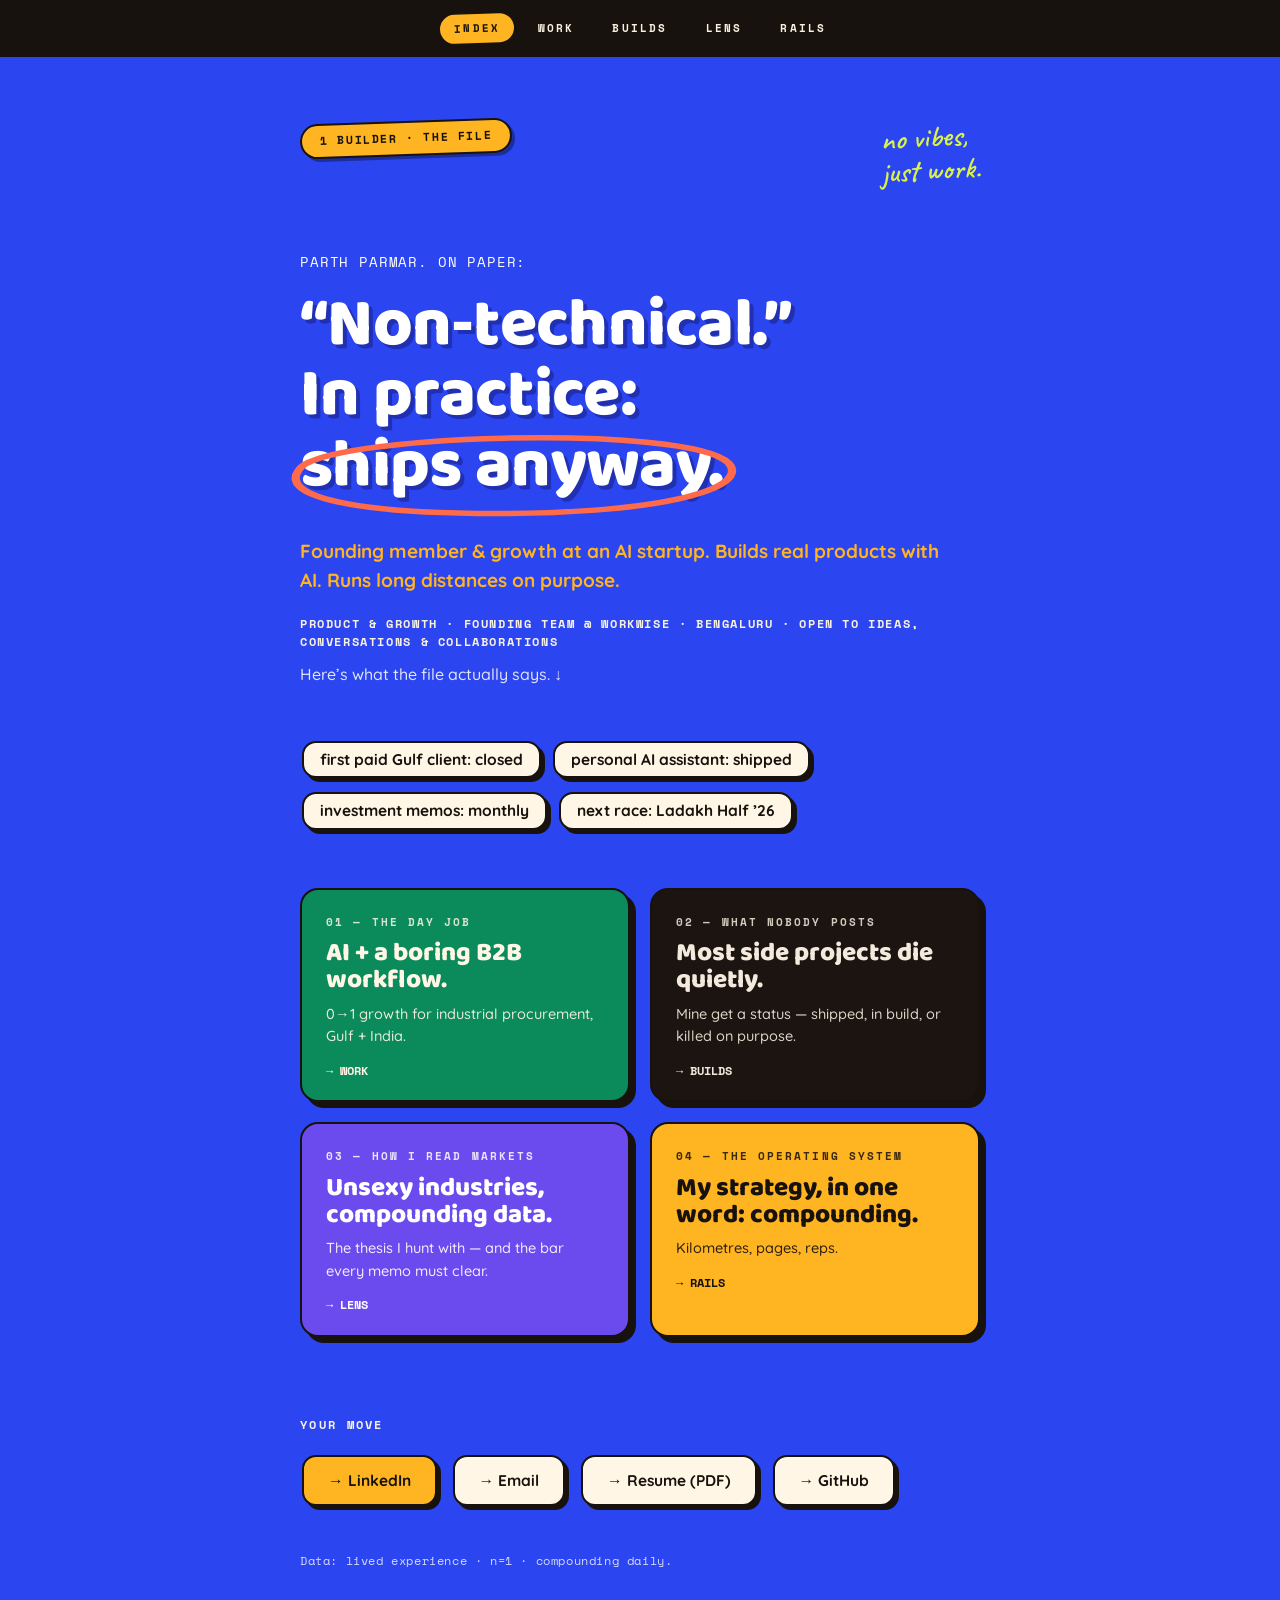
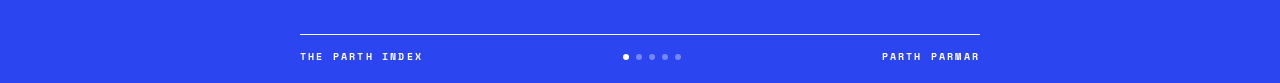
==== index.html @ dfde888b "Aravalli = 21.1 km trail half; OG share card (1200x630) designed + og:image/twitter tags; fix circle" ====
<!DOCTYPE html>
<html lang="en">
<head>
<meta charset="utf-8">
<meta name="viewport" content="width=device-width, initial-scale=1">
<title>Parth Parmar — Product &amp; Growth · Founding member @ Workwise</title>
<meta name="description" content="Product &amp; growth operator, Bengaluru. Founding member at Workwise (AI &times; B2B procurement) — closed its first paid Gulf customer. Ships 0&rarr;1 products with AI.">
<meta property="og:title" content="Parth Parmar — Product &amp; Growth · Founding member @ Workwise">
<meta property="og:description" content="Product &amp; growth operator, Bengaluru. Founding member at Workwise (AI &times; B2B procurement) — closed its first paid Gulf customer. Ships 0&rarr;1 products with AI.">
<!-- NOTE: og:image must become an absolute URL at deploy -->
<meta property="og:image" content="assets/og.png">
<meta name="twitter:card" content="summary_large_image">
<link rel="icon" href="data:image/svg+xml,<svg xmlns='http://www.w3.org/2000/svg' viewBox='0 0 100 100'><text y='.9em' font-size='90'>🗂️</text></svg>">
<link rel="stylesheet" href="assets/fonts.css">
<link rel="stylesheet" href="assets/style.css">
<noscript><style>.rv{opacity:1;transform:none}</style></noscript>
</head>
<body class="p-index">

<nav class="nav" aria-label="Site">
  <a href="index.html" class="on" aria-current="page">Index</a>
  <a href="work.html">Work</a>
  <a href="builds.html">Builds</a>
  <a href="lens.html">Lens</a>
  <a href="rails.html">Rails</a>
</nav>

<main class="page">
  <div class="inner">
    <div class="rv in" style="display:flex; flex-wrap:wrap; justify-content:space-between; align-items:flex-start; gap:16px; margin-bottom:64px;">
      <span class="tag">1 builder &middot; the file</span>
      <span class="script">no vibes,<br>just work.</span>
    </div>

    <p class="kicker rv in">PARTH PARMAR. ON PAPER:</p>
    <h1 class="rv in">&ldquo;Non&#8209;technical.&rdquo;<br>In practice: <span class="circled">ships anyway.<svg viewBox="0 0 300 90" preserveAspectRatio="none" aria-hidden="true"><path d="M20,45 C30,12 260,2 285,38 C300,62 240,86 130,84 C60,83 8,70 20,45" fill="none" stroke="#FF6B4A" stroke-width="5" stroke-linecap="round"/></svg></span></h1>

    <p class="rv in standfirst" style="margin-top:34px;">Founding member &amp; growth at an AI startup. Builds real products with AI. Runs long distances on purpose.</p>
    <p class="rv in idstrip">Product &amp; growth &middot; founding team @ Workwise &middot; Bengaluru &middot; open to ideas, conversations &amp; collaborations</p>
    <p class="rv in" style="opacity:.85; font-size:16px; margin-top:8px;">Here&rsquo;s what the file actually says. &darr;</p>

    <div class="pills rv" style="margin-top:52px;">
      <span class="pill">first paid Gulf client: closed</span>
      <span class="pill">personal AI assistant: shipped</span>
      <span class="pill">investment memos: monthly</span>
      <span class="pill">next race: Ladakh Half &rsquo;26</span>
    </div>

    <div class="routes">
      <a class="route route-work rv" href="work.html">
        <span class="rt-eyebrow">01 — The day job</span>
        <span class="rt-title">AI + a boring B2B workflow.</span>
        <span class="rt-line">0&rarr;1 growth for industrial procurement, Gulf + India.</span>
        <span class="rt-go">&rarr; WORK</span>
      </a>
      <a class="route route-builds rv" href="builds.html">
        <span class="rt-eyebrow">02 — What nobody posts</span>
        <span class="rt-title">Most side projects die quietly.</span>
        <span class="rt-line">Mine get a status — shipped, in build, or killed on purpose.</span>
        <span class="rt-go">&rarr; BUILDS</span>
      </a>
      <a class="route route-lens rv" href="lens.html">
        <span class="rt-eyebrow">03 — How I read markets</span>
        <span class="rt-title">Unsexy industries, compounding data.</span>
        <span class="rt-line">The thesis I hunt with — and the bar every memo must clear.</span>
        <span class="rt-go">&rarr; LENS</span>
      </a>
      <a class="route route-rails rv" href="rails.html">
        <span class="rt-eyebrow">04 — The operating system</span>
        <span class="rt-title">My strategy, in one word: compounding.</span>
        <span class="rt-line">Kilometres, pages, reps.</span>
        <span class="rt-go">&rarr; RAILS</span>
      </a>
    </div>

    <div class="yourmove rv">
      <h2 class="mlabel">Your move</h2>
      <div class="cta">
        <a class="hot" href="https://www.linkedin.com/in/parthparmar3112/">&rarr; LinkedIn</a>
        <a href="mailto:tiniparth@gmail.com">&rarr; Email</a>
        <a href="Parth-Parmar-Resume.pdf" download>&rarr; Resume (PDF)</a>
        <a href="https://github.com/tiniparth">&rarr; GitHub</a>
      </div>
      <p class="datacredit">Data: lived experience &middot; n=1 &middot; compounding daily.</p>
    </div>
  </div>

  <footer class="rail"><span>The Parth Index</span><span class="dots" aria-hidden="true"><i class="on"></i><i></i><i></i><i></i><i></i></span><span>Parth Parmar</span></footer>
</main>

<script src="assets/reveal.js" defer></script>
</body>
</html>
---- assets/fonts.css ----
@font-face{font-family:'Baloo 2';font-style:normal;font-weight:800;src:url([data-uri]) format('woff2');}
@font-face{font-family:'Quicksand';font-style:normal;font-weight:500 700;src:url([data-uri]) format('woff2');}
@font-face{font-family:'Space Mono';font-style:normal;font-weight:400;src:url([data-uri]) format('woff2');}
@font-face{font-family:'Space Mono';font-style:normal;font-weight:700;src:url([data-uri]) format('woff2');}
@font-face{font-family:'Caveat';font-style:normal;font-weight:600;src:url([data-uri]) format('woff2');}
---- assets/style.css ----
/* ============================================================
   THE PARTH INDEX — design system
   Language: "YC Index" carousel — chunky display type w/ hard
   shadows, electric color-block pages, pill tags, mono labels,
   handwritten annotations, footer rails with dots.
   Fonts (see fonts.css): Baloo 2 800 · Quicksand 500-700 ·
   Space Mono 400/700 · Caveat 600.
   ============================================================ */

:root{
  --blue:#2B45F0; --purple:#6C4BEE; --green:#0B8A5B; --yellow:#FFB421;
  --vermilion:#FF4A2D; --coral:#FF6B4A; --acid:#D9F24B;
  --cream:#F8F1E1; --ink:#17120D; --paper:#FFF6E6; --dark:#1C1410;
}

*{ box-sizing:border-box; }
html{ scroll-behavior:smooth; }
@media (prefers-reduced-motion: reduce){ html{ scroll-behavior:auto; } }

body{
  margin:0; color:var(--ink);
  font-family:'Quicksand','Segoe UI',sans-serif; font-weight:500;
  font-size:17px; line-height:1.55; overflow-x:hidden;
}

/* ---------- page color themes ---------- */
.p-index { background:var(--blue);   color:#fff; }
.p-work  { background:var(--green);  color:var(--ink); }
.p-builds{ background:var(--dark);   color:#F3E9DC; }
.p-lens  { background:var(--purple); color:#fff; }
.p-rails { background:var(--yellow); color:var(--ink); }

/* ---------- nav ---------- */
.nav{
  position:sticky; top:0; z-index:10;
  background:var(--ink); color:var(--cream);
  display:flex; align-items:center; justify-content:center; gap:6px;
  padding:12px 16px; flex-wrap:wrap;
}
.nav a{
  font-family:'Space Mono',monospace; font-weight:700; font-size:11px;
  letter-spacing:.2em; text-transform:uppercase; text-decoration:none;
  color:var(--cream); padding:6px 14px; border-radius:999px;
  border:2px solid transparent;
}
.nav a:hover{ border-color:var(--cream); }
.nav a.on{ background:var(--yellow); color:var(--ink); border-color:var(--ink); transform:rotate(-2deg); }
.nav a:focus-visible{ outline:3px solid var(--yellow); outline-offset:2px; }

/* ---------- page scaffold ---------- */
.page{ padding:64px 24px 0; min-height:70vh; }
.inner{ max-width:680px; margin:0 auto; }

.eyebrow{
  font-family:'Space Mono',monospace; font-weight:700; font-size:12px;
  letter-spacing:.22em; text-transform:uppercase; margin:0 0 34px;
}
.p-index .eyebrow{ color:var(--cream); }
.p-work  .eyebrow{ color:var(--ink); }
.p-builds .eyebrow{ color:var(--vermilion); }
.p-lens  .eyebrow{ color:var(--acid); }
.p-rails .eyebrow{ color:#7A2E00; }

h1,h2{
  font-family:'Baloo 2','Arial Black',sans-serif; font-weight:800;
  line-height:1.04; margin:0; text-wrap:balance; letter-spacing:-.01em;
}
h1{ font-size:clamp(42px,8.5vw,68px); }
h2{ font-size:clamp(36px,7vw,54px); }
.p-index h1, .p-index h2{ color:#fff; text-shadow:4px 4px 0 rgba(15,10,60,.35); }
.p-work  h1, .p-work  h2{ color:var(--paper); text-shadow:4px 4px 0 rgba(10,60,40,.45); }
.p-builds h1, .p-builds h2{ color:#F3E9DC; text-shadow:4px 4px 0 rgba(255,74,45,.35); }
.p-lens  h1, .p-lens  h2{ color:#fff; text-shadow:4px 4px 0 rgba(20,10,80,.4); }
.p-rails h1, .p-rails h2{ color:var(--ink); text-shadow:4px 4px 0 rgba(255,255,255,.5); }

.hl{ padding:.02em .18em; border-radius:4px; box-decoration-break:clone; -webkit-box-decoration-break:clone; }
.hl-verm{ background:var(--vermilion); color:#fff; }
.hl-acid{ background:var(--acid); color:var(--ink); }
.hl-yellow{ background:var(--yellow); color:var(--ink); }

.standfirst{ color:var(--yellow); font-weight:700; font-size:19px; margin-top:14px; max-width:54ch; }
.h1-xl{ font-size:clamp(48px,10vw,80px); }
.idstrip{
  font-family:'Space Mono',monospace; font-weight:700; font-size:11.5px;
  letter-spacing:.14em; text-transform:uppercase; color:var(--cream);
  margin-top:16px;
}

.lede{ font-size:18px; max-width:58ch; }
.kicker{ font-family:'Space Mono',monospace; font-size:14px; letter-spacing:.06em; margin:0 0 18px; opacity:.92; }

/* mono block label */
.mlabel{
  font-family:'Space Mono',monospace; font-weight:700; font-size:11.5px;
  letter-spacing:.2em; text-transform:uppercase; margin:0 0 16px;
}
.p-index .mlabel{ color:var(--cream); }
.p-work  .mlabel{ color:var(--ink); }
.p-builds .mlabel{ color:var(--yellow); }
.p-lens  .mlabel{ color:var(--acid); }
.p-rails .mlabel{ color:#5C3700; }
h2.mlabel{ text-shadow:none; letter-spacing:.2em; line-height:1.4; }

.block{ margin-top:64px; }

/* ---------- atoms ---------- */
.tag{
  display:inline-block; padding:6px 18px 7px; border-radius:999px;
  background:var(--yellow); color:var(--ink); border:2px solid var(--ink);
  font-family:'Space Mono',monospace; font-weight:700; font-size:11.5px;
  letter-spacing:.14em; text-transform:uppercase; transform:rotate(-2deg);
  box-shadow:3px 3px 0 rgba(0,0,0,.35);
}
.script{
  font-family:'Caveat',cursive; font-weight:600; font-size:30px;
  line-height:1.1; transform:rotate(-3deg); display:inline-block;
}
.p-index .script{ color:var(--acid); }
.p-work  .script{ color:var(--paper); }
.p-lens  .script{ color:#F5E96B; }
.p-rails .script{ color:#7A2E00; }

.pill{
  display:inline-block; padding:7px 16px 8px; border-radius:14px;
  border:2px solid var(--ink); box-shadow:4px 4px 0 var(--ink);
  background:var(--paper); color:var(--ink);
  font-weight:700; font-size:15.5px; line-height:1.2;
}
.pills{ display:flex; flex-wrap:wrap; gap:14px 12px; padding:2px; }

.circled{ position:relative; display:inline-block; }
.circled svg{ position:absolute; inset:-16% -7% -20% -8%; width:115%; height:140%; overflow:visible; pointer-events:none; }

/* pill-chain (the loop) */
.chain{ display:flex; flex-wrap:wrap; gap:10px; align-items:center; padding:2px; }
.chain .pill{ font-family:'Space Mono',monospace; font-size:12.5px; font-weight:700; text-transform:lowercase; padding:6px 13px; }
.chain .arrow{ font-weight:700; opacity:.7; }

/* numbered rules / signals */
.signals{ list-style:none; margin:24px 0 0; padding:0; display:flex; flex-direction:column; gap:24px; }
.signals li{ display:flex; gap:16px; align-items:flex-start; font-size:17.5px; }
.signals .n{
  flex:0 0 30px; width:30px; height:30px; border-radius:50%;
  display:flex; align-items:center; justify-content:center; margin-top:1px;
  font-family:'Space Mono',monospace; font-weight:700; font-size:13px; color:#fff;
  background:var(--vermilion);
}
.signals li:nth-child(even) .n{ background:var(--ink); color:var(--paper); }
.p-lens .signals li:nth-child(even) .n{ background:var(--acid); color:var(--ink); }

/* case panel */
.panel{
  border:2px solid var(--ink); border-radius:18px; box-shadow:6px 6px 0 var(--ink);
  background:var(--paper); color:var(--ink); padding:26px 28px;
}
.panel .mlabel{ color:var(--vermilion); }

/* ---------- ladder timeline ---------- */
.ladder{ list-style:none; margin:24px 0 0; padding:0 0 0 4px; }
.ladder li{
  position:relative; padding:0 0 30px 30px;
  border-left:3px solid rgba(0,0,0,.35);
}
.p-builds .ladder li{ border-left-color:rgba(243,233,220,.35); }
.ladder li:last-child{ padding-bottom:4px; border-left-color:transparent; }
.ladder li::before{
  content:""; position:absolute; left:-9px; top:4px; width:15px; height:15px;
  border-radius:50%; background:var(--paper); border:3px solid var(--ink);
}
.ladder .when{
  font-family:'Space Mono',monospace; font-weight:700; font-size:11.5px;
  letter-spacing:.14em; text-transform:uppercase; display:block; margin-bottom:4px;
}
.p-work .ladder .when{ color:var(--ink); }
.p-work .signals li:nth-child(odd) .n{ background:var(--paper); color:var(--ink); }
.ladder b{ font-weight:700; }
.ladder .sub{ list-style:none; margin:10px 0 0; padding:0; display:flex; flex-direction:column; gap:9px; }
.ladder .sub li{ position:relative; padding:0 0 0 20px; border:none; font-size:15.5px; }
.ladder .sub li::before{ content:"—"; position:absolute; left:0; top:0; width:auto; height:auto; border:none; border-radius:0; background:transparent; font-weight:700; opacity:.65; }
.strand{
  font-family:'Space Mono',monospace; font-weight:700; font-size:10px;
  letter-spacing:.16em; text-transform:uppercase; margin-right:8px;
  padding:2px 8px 3px; border-radius:999px; background:var(--ink); color:var(--cream);
  position:relative; top:-1px;
}

/* ---------- status rows (builds) ---------- */
.rows{ display:flex; flex-direction:column; gap:30px; margin-top:44px; }
.row .row-top{ display:flex; justify-content:space-between; align-items:baseline; gap:12px; margin-bottom:8px; flex-wrap:wrap; }
.row .name{ font-weight:700; font-size:18px; }
.row .status{ font-family:'Space Mono',monospace; font-weight:700; font-size:11px; letter-spacing:.14em; text-transform:uppercase; white-space:nowrap; }
.row .bar{ height:26px; border-radius:8px; background:#31261E; overflow:hidden; }
.row .bar b{ display:block; height:100%; border-radius:8px; }
.row .note{ font-size:15px; opacity:.8; margin:8px 0 0; max-width:60ch; }
.row .meta{ font-family:'Space Mono',monospace; font-size:11.5px; letter-spacing:.06em; margin:8px 0 0; opacity:.75; }
.row .meta a{ color:var(--yellow); }
.row.live   .status{ color:#2ED08E; }        .row.live   .bar b{ background:#2ED08E; }
.row.build  .status{ color:var(--coral); }   .row.build  .bar b{ background:var(--coral); }
.row.run    .status{ color:var(--yellow); }  .row.run    .bar b{ background:var(--yellow); }
.row.killed .status{ color:var(--vermilion);}.row.killed .bar b{ background:var(--vermilion); }
.moral{ color:var(--yellow); font-weight:700; margin-top:44px; font-size:18px; }

/* ---------- race log (rails) ---------- */
.races{ display:flex; flex-direction:column; gap:22px; margin-top:28px; }
.race .race-top{ display:flex; justify-content:space-between; align-items:baseline; gap:12px; flex-wrap:wrap; margin-bottom:7px; }
.race .rname{ font-weight:700; }
.race .rtime{ font-family:'Space Mono',monospace; font-weight:700; font-size:13px; font-variant-numeric:tabular-nums; }
.race .rbar{ height:24px; border-radius:8px; background:rgba(0,0,0,.14); overflow:hidden; }
.race .rbar b{ display:block; height:100%; border-radius:8px; background:var(--ink); }
.race.future .rbar b{ background:transparent; border:3px dashed var(--ink); }
.race .rnote{ font-size:14.5px; opacity:.75; margin:6px 0 0; }
.horizon{ font-weight:700; margin-top:26px; color:#5C3700; }

/* ---------- route cards (index) ---------- */
.routes{ display:grid; grid-template-columns:repeat(2,1fr); gap:20px; margin-top:56px; }
@media (max-width:560px){ .routes{ grid-template-columns:1fr; } }
.route{
  display:block; text-decoration:none; border-radius:18px; padding:24px 24px 20px;
  border:2px solid var(--ink); box-shadow:6px 6px 0 var(--ink);
  transition:transform .15s ease, box-shadow .15s ease;
}
.route:hover{ transform:translate(-3px,-3px); box-shadow:9px 9px 0 var(--ink); }
.route:focus-visible{ outline:4px solid var(--yellow); outline-offset:3px; }
.route .rt-eyebrow{ font-family:'Space Mono',monospace; font-weight:700; font-size:10.5px; letter-spacing:.2em; text-transform:uppercase; display:block; margin-bottom:10px; opacity:.85; }
.route .rt-title{ font-family:'Baloo 2',sans-serif; font-weight:800; font-size:26px; line-height:1.05; display:block; }
.route .rt-line{ display:block; font-size:14.5px; margin-top:8px; opacity:.9; }
.route .rt-go{ display:block; margin-top:14px; font-family:'Space Mono',monospace; font-weight:700; font-size:12px; }
.route-work  { background:var(--green);  color:var(--paper); }
.route-builds{ background:var(--dark);   color:#F3E9DC; }
.route-lens  { background:var(--purple); color:#fff; }
.route-rails { background:var(--yellow); color:var(--ink); }

/* ---------- shelf empty state (lens) ---------- */
.shelf{
  border:3px dashed rgba(255,255,255,.65); border-radius:18px;
  padding:34px 28px; text-align:center;
}
.shelf .big{ font-family:'Baloo 2',sans-serif; font-weight:800; font-size:26px; }
.disclaimer{ font-family:'Space Mono',monospace; font-size:10.5px; letter-spacing:.08em; opacity:.7; margin-top:48px; }

/* ---------- your move + rail ---------- */
.yourmove{ margin-top:80px; }
.cta{ display:flex; flex-wrap:wrap; gap:16px; margin-top:20px; padding:2px; }
.cta a{
  text-decoration:none; font-weight:700; font-size:15.5px;
  padding:11px 24px 12px; border-radius:14px; border:2px solid var(--ink);
  box-shadow:4px 4px 0 var(--ink); background:var(--paper); color:var(--ink);
  transition:transform .15s ease, box-shadow .15s ease;
}
.cta a.hot{ background:var(--yellow); }
.cta a:hover{ transform:translate(-2px,-2px); box-shadow:6px 6px 0 var(--ink); }
.cta a:active, .route:active{ transform:translate(2px,2px); box-shadow:1px 1px 0 var(--ink); }
.cta a:focus-visible{ outline:3px solid currentColor; outline-offset:3px; }
.p-rails .cta a:focus-visible{ outline-color:var(--ink); }
.datacredit{ font-family:'Space Mono',monospace; font-size:12px; letter-spacing:.05em; opacity:.8; margin-top:44px; }

.rail{
  max-width:680px; margin:64px auto 0; padding:14px 0 18px;
  display:flex; align-items:center; justify-content:space-between; gap:12px;
  font-family:'Space Mono',monospace; font-size:10px; font-weight:700;
  letter-spacing:.22em; text-transform:uppercase;
  border-top:1.5px solid currentColor;
}
.dots{ display:flex; gap:7px; }
.dots i{ width:6px; height:6px; border-radius:50%; background:currentColor; opacity:.35; }
.dots i.on{ opacity:1; }
@media (max-width:420px){
  .rail{ flex-wrap:wrap; justify-content:center; row-gap:6px; }
}

/* ---------- reveal ---------- */
.rv{ opacity:0; transform:translateY(18px); transition:opacity .6s ease, transform .6s ease; }
.rv.in{ opacity:1; transform:none; }
@media (prefers-reduced-motion: reduce){ .rv{ opacity:1; transform:none; transition:none; } }
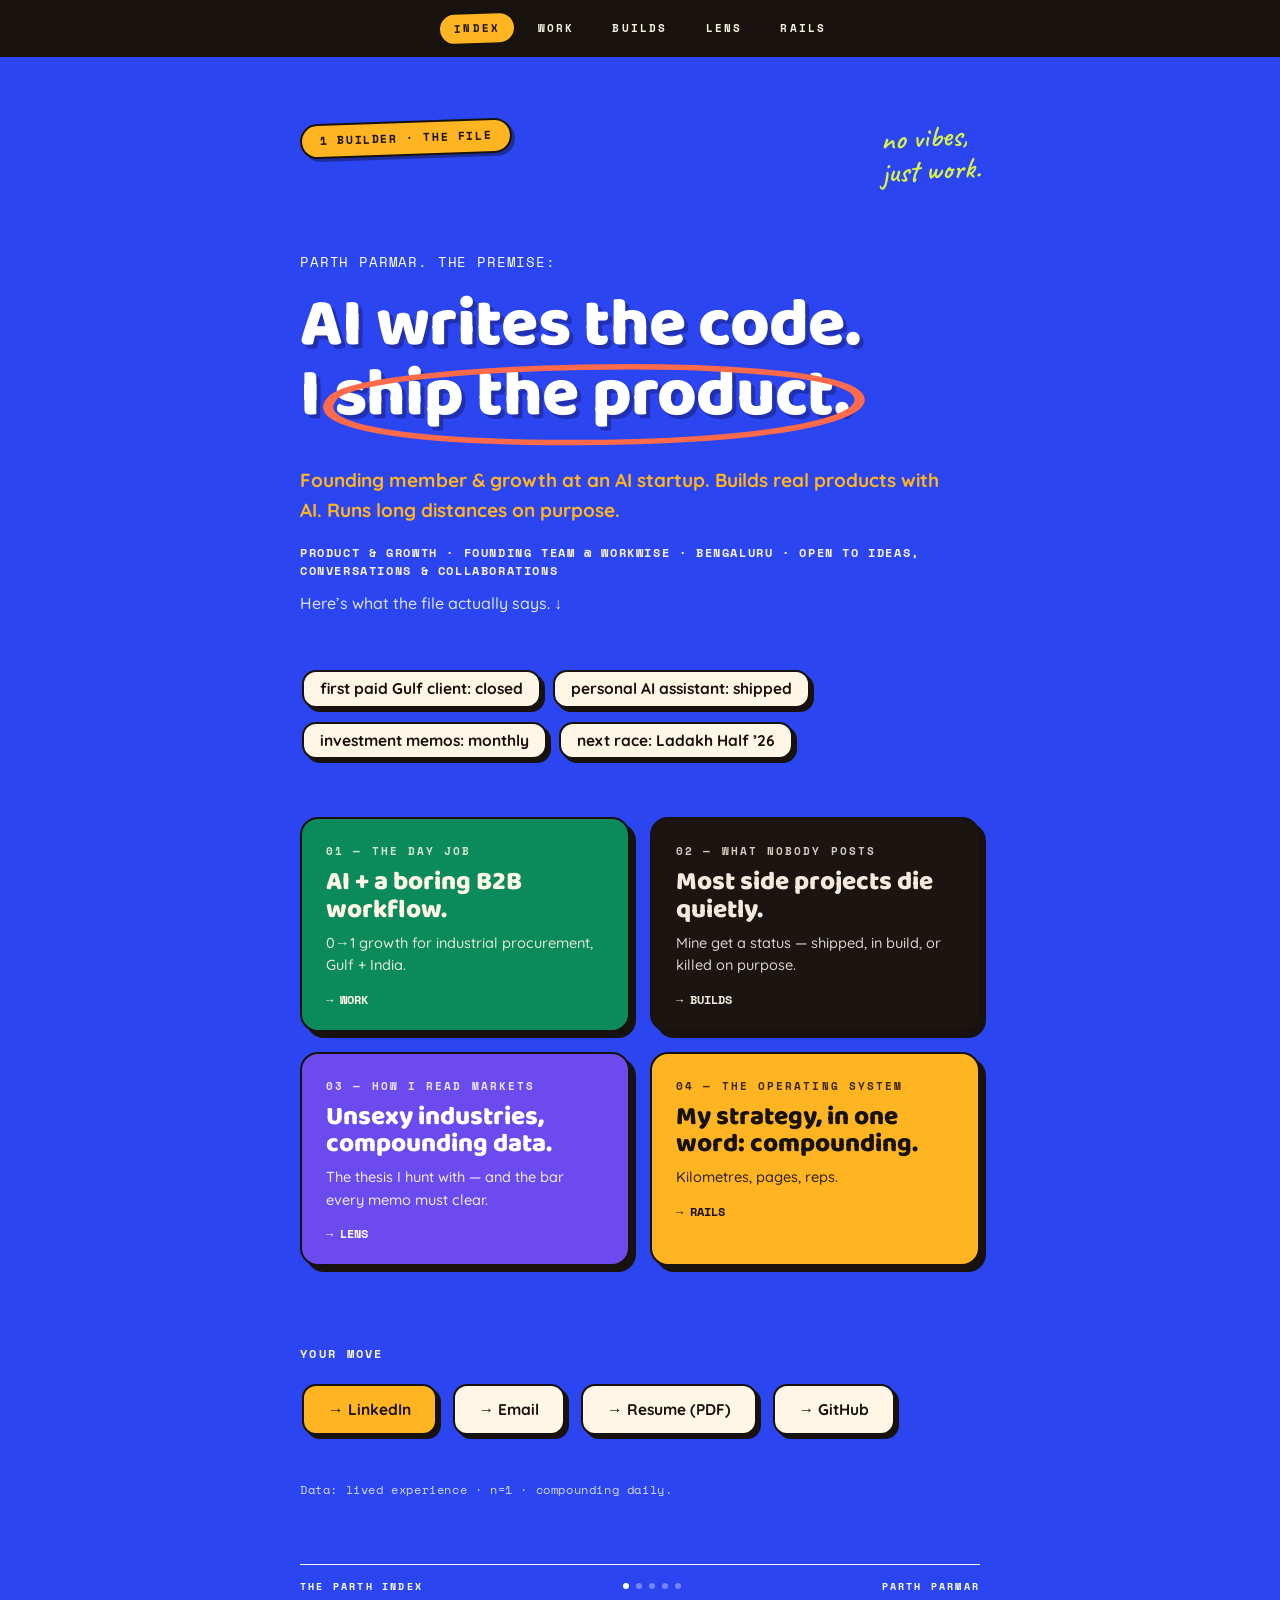
==== commit 71193433: "Rework hero: 'AI writes the code. I ship the product.' — drop the non-technical deficit frame; OG ca" ====
--- a/index.html
+++ b/index.html
@@ -7,8 +7,8 @@
 <meta name="description" content="Product &amp; growth operator, Bengaluru. Founding member at Workwise (AI &times; B2B procurement) — closed its first paid Gulf customer. Ships 0&rarr;1 products with AI.">
 <meta property="og:title" content="Parth Parmar — Product &amp; Growth · Founding member @ Workwise">
 <meta property="og:description" content="Product &amp; growth operator, Bengaluru. Founding member at Workwise (AI &times; B2B procurement) — closed its first paid Gulf customer. Ships 0&rarr;1 products with AI.">
-<!-- NOTE: og:image must become an absolute URL at deploy -->
-<meta property="og:image" content="assets/og.png">
+<meta property="og:image" content="https://parth-index.vercel.app/assets/og.png">
+<meta property="og:url" content="https://parth-index.vercel.app/">
 <meta name="twitter:card" content="summary_large_image">
 <link rel="icon" href="data:image/svg+xml,<svg xmlns='http://www.w3.org/2000/svg' viewBox='0 0 100 100'><text y='.9em' font-size='90'>🗂️</text></svg>">
 <link rel="stylesheet" href="assets/fonts.css">
@@ -32,8 +32,8 @@
       <span class="script">no vibes,<br>just work.</span>
     </div>
 
-    <p class="kicker rv in">PARTH PARMAR. ON PAPER:</p>
-    <h1 class="rv in">&ldquo;Non&#8209;technical.&rdquo;<br>In practice: <span class="circled">ships anyway.<svg viewBox="0 0 300 90" preserveAspectRatio="none" aria-hidden="true"><path d="M20,45 C30,12 260,2 285,38 C300,62 240,86 130,84 C60,83 8,70 20,45" fill="none" stroke="#FF6B4A" stroke-width="5" stroke-linecap="round"/></svg></span></h1>
+    <p class="kicker rv in">PARTH PARMAR. THE PREMISE:</p>
+    <h1 class="rv in">AI writes the code.<br>I <span class="circled">ship the product.<svg viewBox="0 0 300 90" preserveAspectRatio="none" aria-hidden="true"><path d="M20,45 C30,12 260,2 285,38 C300,62 240,86 130,84 C60,83 8,70 20,45" fill="none" stroke="#FF6B4A" stroke-width="5" stroke-linecap="round"/></svg></span></h1>
 
     <p class="rv in standfirst" style="margin-top:34px;">Founding member &amp; growth at an AI startup. Builds real products with AI. Runs long distances on purpose.</p>
     <p class="rv in idstrip">Product &amp; growth &middot; founding team @ Workwise &middot; Bengaluru &middot; open to ideas, conversations &amp; collaborations</p>
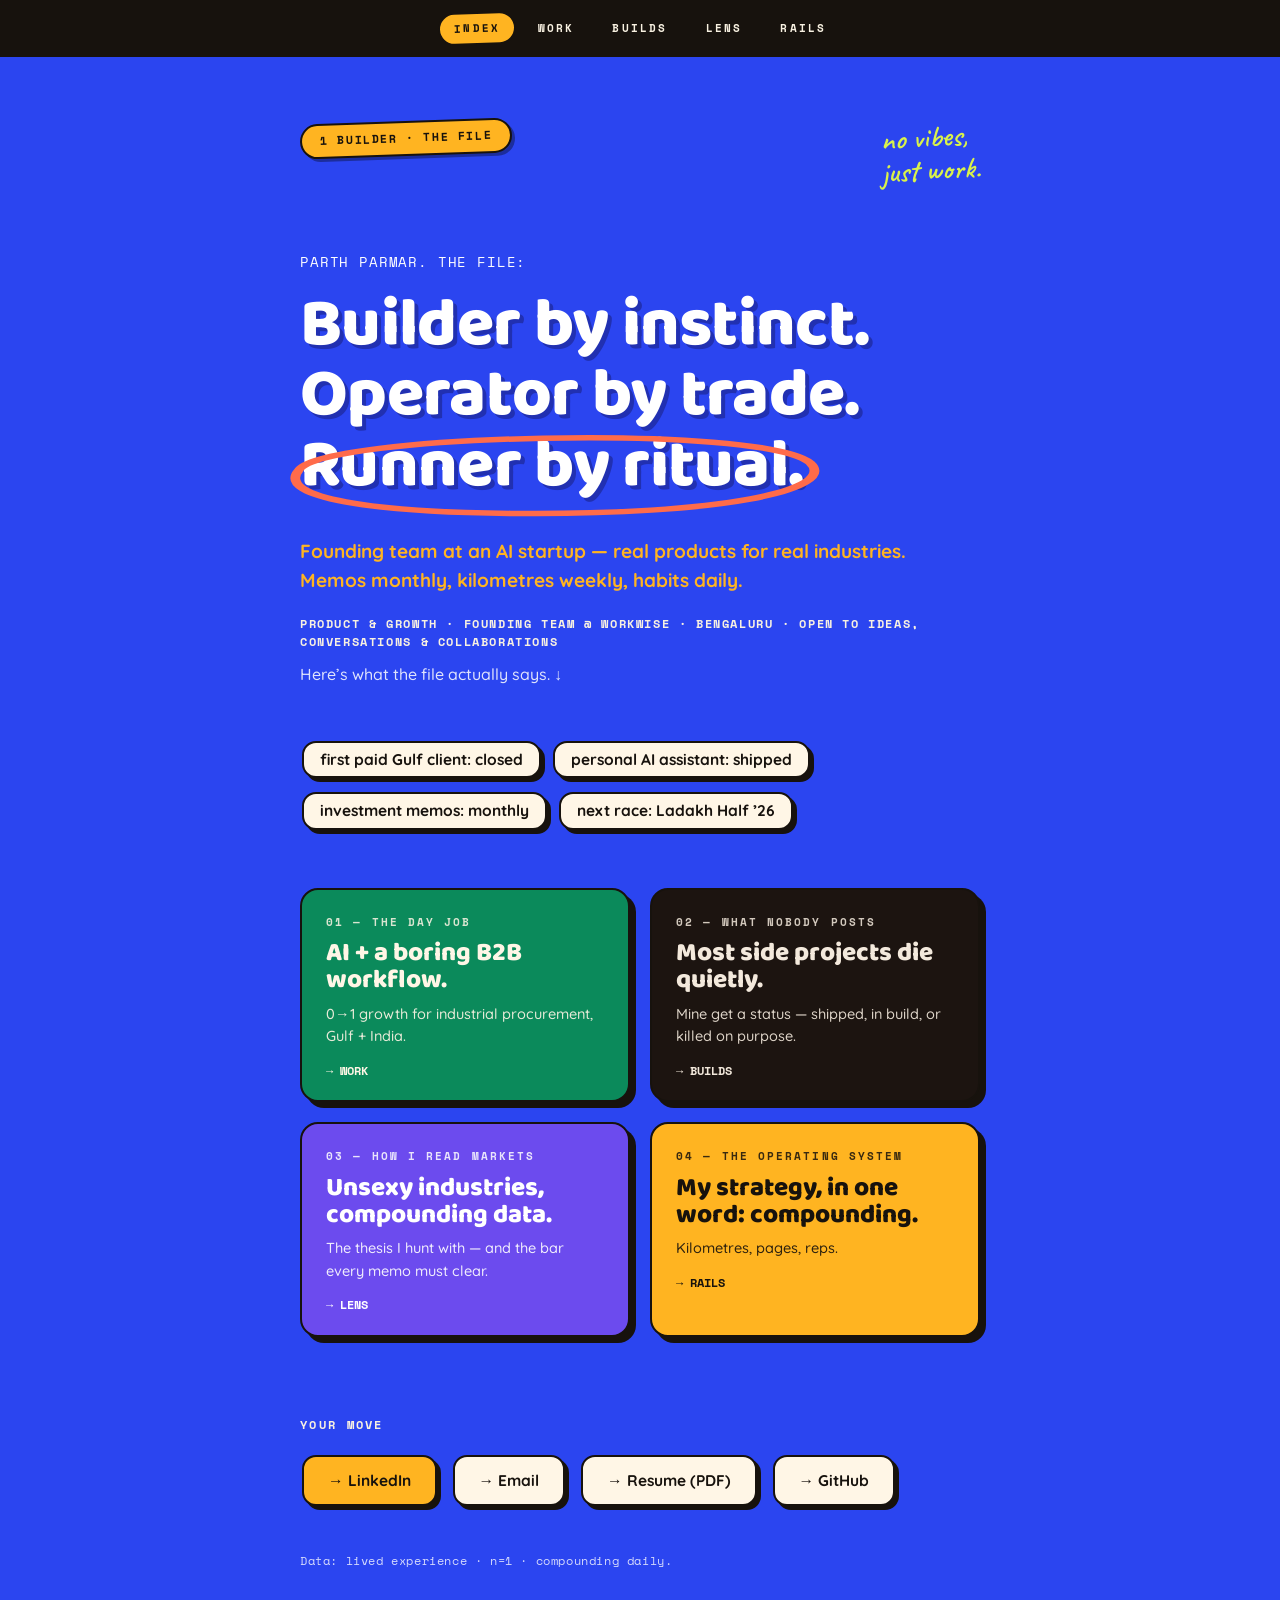
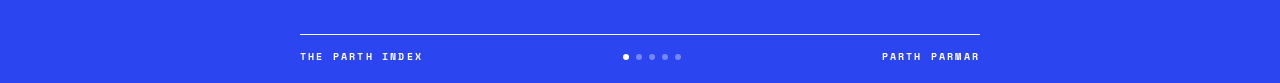
==== commit 40d34b38: "Final hero: 'Builder by instinct. Operator by trade. Runner by ritual.' + whole-person standfirst; O" ====
--- a/index.html
+++ b/index.html
@@ -32,10 +32,10 @@
       <span class="script">no vibes,<br>just work.</span>
     </div>
 
-    <p class="kicker rv in">PARTH PARMAR. THE PREMISE:</p>
-    <h1 class="rv in">AI writes the code.<br>I <span class="circled">ship the product.<svg viewBox="0 0 300 90" preserveAspectRatio="none" aria-hidden="true"><path d="M20,45 C30,12 260,2 285,38 C300,62 240,86 130,84 C60,83 8,70 20,45" fill="none" stroke="#FF6B4A" stroke-width="5" stroke-linecap="round"/></svg></span></h1>
+    <p class="kicker rv in">PARTH PARMAR. THE FILE:</p>
+    <h1 class="rv in">Builder by instinct.<br>Operator by trade.<br><span class="circled">Runner by ritual.<svg viewBox="0 0 300 90" preserveAspectRatio="none" aria-hidden="true"><path d="M20,45 C30,12 260,2 285,38 C300,62 240,86 130,84 C60,83 8,70 20,45" fill="none" stroke="#FF6B4A" stroke-width="5" stroke-linecap="round"/></svg></span></h1>
 
-    <p class="rv in standfirst" style="margin-top:34px;">Founding member &amp; growth at an AI startup. Builds real products with AI. Runs long distances on purpose.</p>
+    <p class="rv in standfirst" style="margin-top:34px;">Founding team at an AI startup — real products for real industries. Memos monthly, kilometres weekly, habits daily.</p>
     <p class="rv in idstrip">Product &amp; growth &middot; founding team @ Workwise &middot; Bengaluru &middot; open to ideas, conversations &amp; collaborations</p>
     <p class="rv in" style="opacity:.85; font-size:16px; margin-top:8px;">Here&rsquo;s what the file actually says. &darr;</p>
 
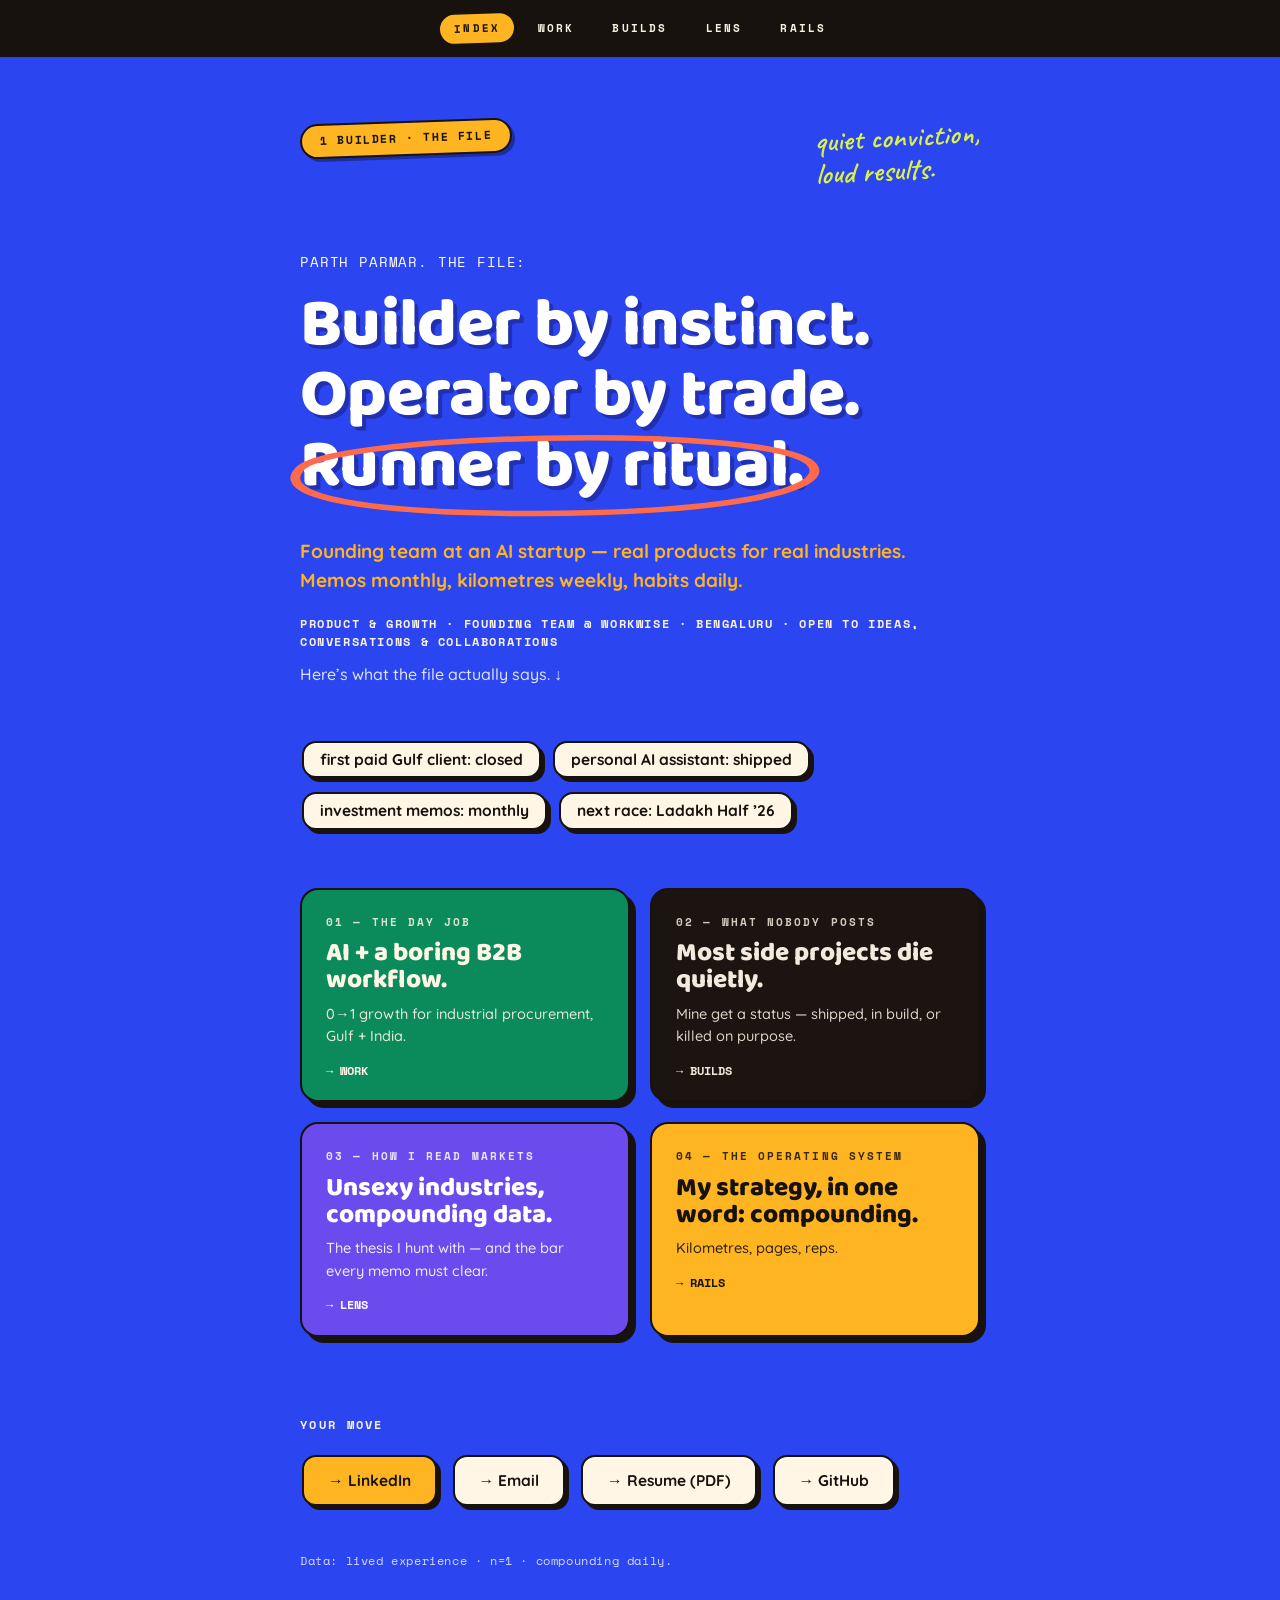
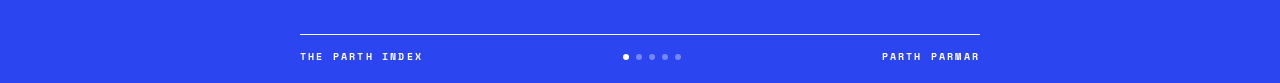
==== commit 8c841b3f: "Race log & ladder reversed to present→past; Vedanta 10K = first start line, Aravalli moved to 2025; " ====
--- a/index.html
+++ b/index.html
@@ -29,7 +29,7 @@
   <div class="inner">
     <div class="rv in" style="display:flex; flex-wrap:wrap; justify-content:space-between; align-items:flex-start; gap:16px; margin-bottom:64px;">
       <span class="tag">1 builder &middot; the file</span>
-      <span class="script">no vibes,<br>just work.</span>
+      <span class="script">quiet conviction,<br>loud results.</span>
     </div>
 
     <p class="kicker rv in">PARTH PARMAR. THE FILE:</p>
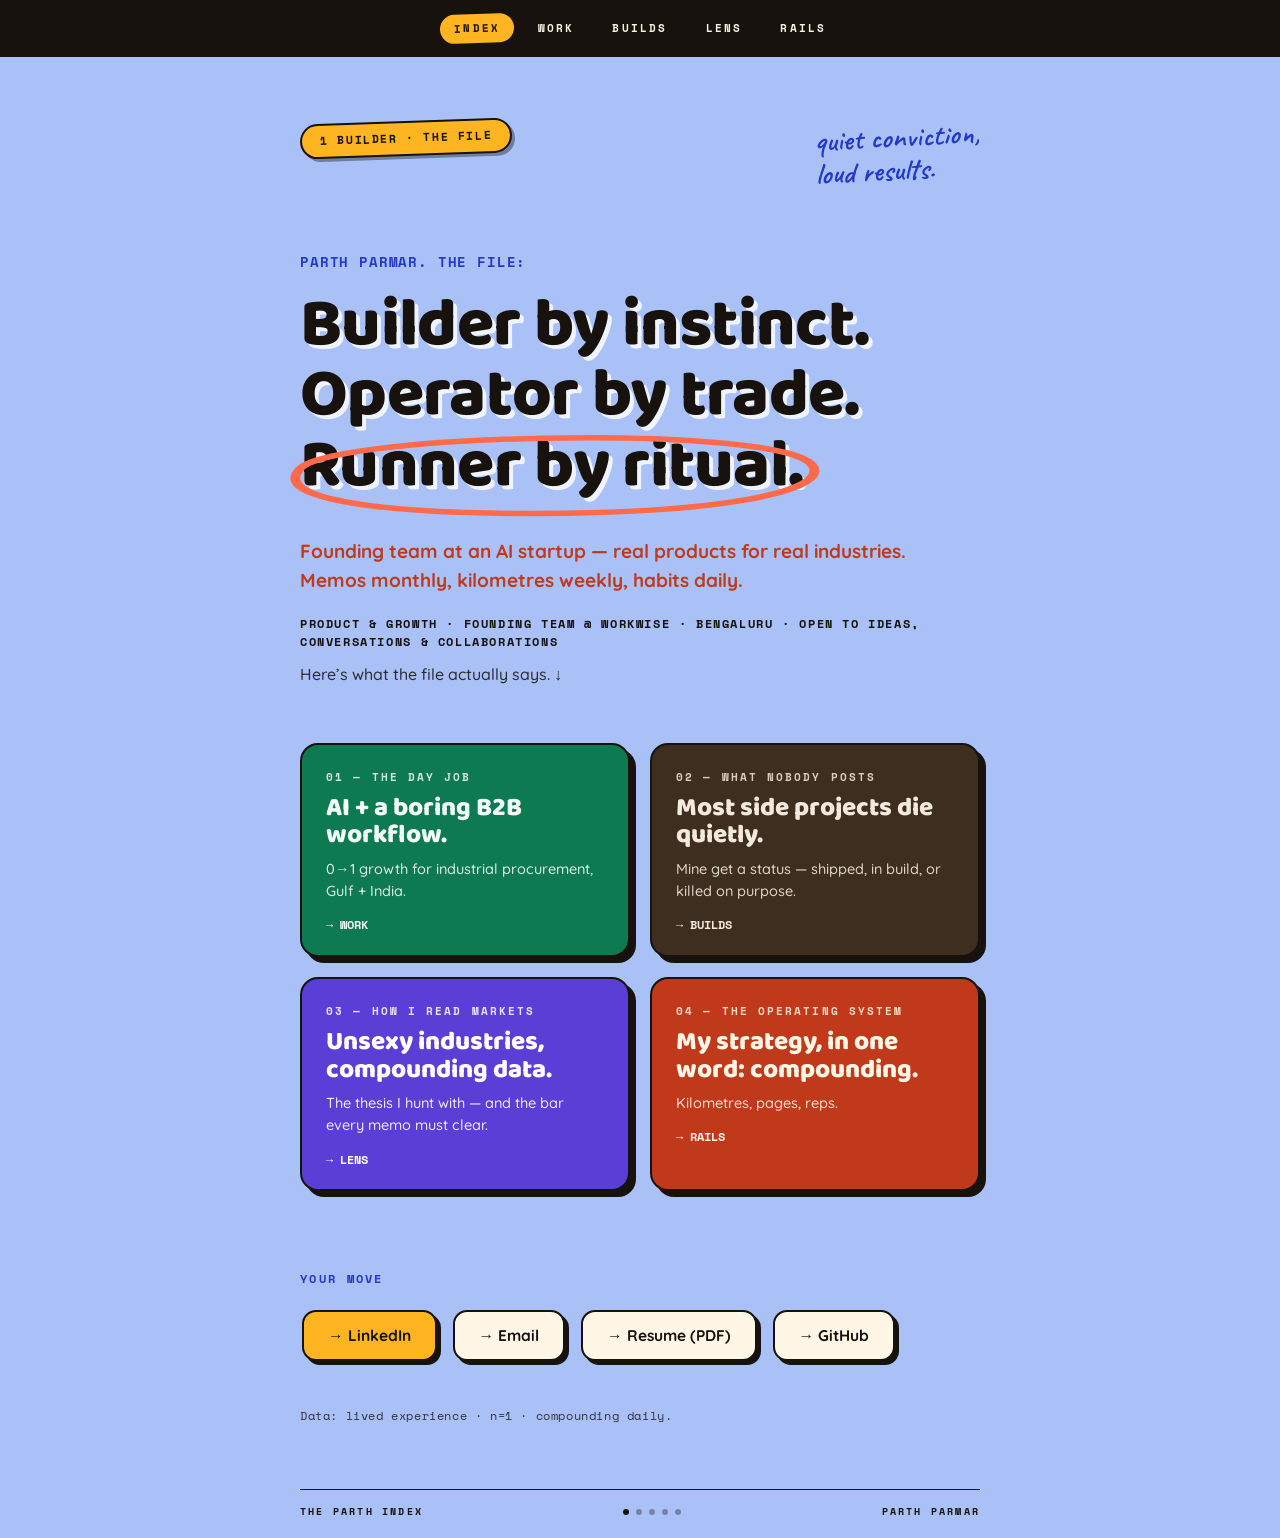
==== commit 9ec873bb: "Content depth v2: layered experience files on WORK (hook + open-the-file disclosure; exhaustive Zopl" ====
--- a/index.html
+++ b/index.html
@@ -39,14 +39,7 @@
     <p class="rv in idstrip">Product &amp; growth &middot; founding team @ Workwise &middot; Bengaluru &middot; open to ideas, conversations &amp; collaborations</p>
     <p class="rv in" style="opacity:.85; font-size:16px; margin-top:8px;">Here&rsquo;s what the file actually says. &darr;</p>
 
-    <div class="pills rv" style="margin-top:52px;">
-      <span class="pill">first paid Gulf client: closed</span>
-      <span class="pill">personal AI assistant: shipped</span>
-      <span class="pill">investment memos: monthly</span>
-      <span class="pill">next race: Ladakh Half &rsquo;26</span>
-    </div>
-
-    <div class="routes">
+    <div class="routes" style="margin-top:56px;">
       <a class="route route-work rv" href="work.html">
         <span class="rt-eyebrow">01 — The day job</span>
         <span class="rt-title">AI + a boring B2B workflow.</span>
--- a/assets/style.css
+++ b/assets/style.css
@@ -8,6 +8,11 @@
    ============================================================ */
 
 :root{
+  /* pastel grounds */
+  --pblue:#A9C1F7; --pmint:#9FE0BC; --pbutter:#F7DE9C; --plav:#CDB9F7; --pblush:#F7B9A1;
+  /* deep accents (one per page) */
+  --dblue:#2338C9; --dgreen:#0E7A52; --damber:#A66A00; --dviolet:#5A3FD6; --dred:#C0391B;
+  /* shared */
   --blue:#2B45F0; --purple:#6C4BEE; --green:#0B8A5B; --yellow:#FFB421;
   --vermilion:#FF4A2D; --coral:#FF6B4A; --acid:#D9F24B;
   --cream:#F8F1E1; --ink:#17120D; --paper:#FFF6E6; --dark:#1C1410;
@@ -24,11 +29,11 @@
 }
 
 /* ---------- page color themes ---------- */
-.p-index { background:var(--blue);   color:#fff; }
-.p-work  { background:var(--green);  color:var(--ink); }
-.p-builds{ background:var(--dark);   color:#F3E9DC; }
-.p-lens  { background:var(--purple); color:#fff; }
-.p-rails { background:var(--yellow); color:var(--ink); }
+.p-index { background:var(--pblue);   color:var(--ink); }
+.p-work  { background:var(--pmint);   color:var(--ink); }
+.p-builds{ background:var(--pbutter); color:var(--ink); }
+.p-lens  { background:var(--plav);    color:var(--ink); }
+.p-rails { background:var(--pblush);  color:var(--ink); }
 
 /* ---------- nav ---------- */
 .nav{
@@ -55,11 +60,11 @@
   font-family:'Space Mono',monospace; font-weight:700; font-size:12px;
   letter-spacing:.22em; text-transform:uppercase; margin:0 0 34px;
 }
-.p-index .eyebrow{ color:var(--cream); }
-.p-work  .eyebrow{ color:var(--ink); }
-.p-builds .eyebrow{ color:var(--vermilion); }
-.p-lens  .eyebrow{ color:var(--acid); }
-.p-rails .eyebrow{ color:#7A2E00; }
+.p-index .eyebrow{ color:var(--dblue); }
+.p-work  .eyebrow{ color:var(--dgreen); }
+.p-builds .eyebrow{ color:var(--damber); }
+.p-lens  .eyebrow{ color:var(--dviolet); }
+.p-rails .eyebrow{ color:var(--dred); }
 
 h1,h2{
   font-family:'Baloo 2','Arial Black',sans-serif; font-weight:800;
@@ -67,22 +72,22 @@
 }
 h1{ font-size:clamp(42px,8.5vw,68px); }
 h2{ font-size:clamp(36px,7vw,54px); }
-.p-index h1, .p-index h2{ color:#fff; text-shadow:4px 4px 0 rgba(15,10,60,.35); }
-.p-work  h1, .p-work  h2{ color:var(--paper); text-shadow:4px 4px 0 rgba(10,60,40,.45); }
-.p-builds h1, .p-builds h2{ color:#F3E9DC; text-shadow:4px 4px 0 rgba(255,74,45,.35); }
-.p-lens  h1, .p-lens  h2{ color:#fff; text-shadow:4px 4px 0 rgba(20,10,80,.4); }
-.p-rails h1, .p-rails h2{ color:var(--ink); text-shadow:4px 4px 0 rgba(255,255,255,.5); }
+.p-index h1, .p-index h2,
+.p-work  h1, .p-work  h2,
+.p-builds h1, .p-builds h2,
+.p-lens  h1, .p-lens  h2,
+.p-rails h1, .p-rails h2{ color:var(--ink); text-shadow:4px 4px 0 rgba(255,255,255,.8); }
 
 .hl{ padding:.02em .18em; border-radius:4px; box-decoration-break:clone; -webkit-box-decoration-break:clone; }
 .hl-verm{ background:var(--vermilion); color:#fff; }
 .hl-acid{ background:var(--acid); color:var(--ink); }
 .hl-yellow{ background:var(--yellow); color:var(--ink); }
 
-.standfirst{ color:var(--yellow); font-weight:700; font-size:19px; margin-top:14px; max-width:54ch; }
+.standfirst{ color:var(--dred); font-weight:700; font-size:19px; margin-top:14px; max-width:54ch; }
 .h1-xl{ font-size:clamp(48px,10vw,80px); }
 .idstrip{
   font-family:'Space Mono',monospace; font-weight:700; font-size:11.5px;
-  letter-spacing:.14em; text-transform:uppercase; color:var(--cream);
+  letter-spacing:.14em; text-transform:uppercase; color:var(--ink); opacity:.72;
   margin-top:16px;
 }
 
@@ -94,11 +99,12 @@
   font-family:'Space Mono',monospace; font-weight:700; font-size:11.5px;
   letter-spacing:.2em; text-transform:uppercase; margin:0 0 16px;
 }
-.p-index .mlabel{ color:var(--cream); }
-.p-work  .mlabel{ color:var(--ink); }
-.p-builds .mlabel{ color:var(--yellow); }
-.p-lens  .mlabel{ color:var(--acid); }
-.p-rails .mlabel{ color:#5C3700; }
+.p-index .mlabel{ color:var(--dblue); }
+.p-work  .mlabel{ color:var(--dgreen); }
+.p-builds .mlabel{ color:var(--damber); }
+.p-lens  .mlabel{ color:var(--dviolet); }
+.p-rails .mlabel{ color:var(--dred); }
+.kicker{ color:var(--dblue); opacity:1; font-weight:700; }
 h2.mlabel{ text-shadow:none; letter-spacing:.2em; line-height:1.4; }
 
 .block{ margin-top:64px; }
@@ -115,10 +121,10 @@
   font-family:'Caveat',cursive; font-weight:600; font-size:30px;
   line-height:1.1; transform:rotate(-3deg); display:inline-block;
 }
-.p-index .script{ color:var(--acid); }
-.p-work  .script{ color:var(--paper); }
-.p-lens  .script{ color:#F5E96B; }
-.p-rails .script{ color:#7A2E00; }
+.p-index .script{ color:var(--dblue); }
+.p-work  .script{ color:var(--dgreen); }
+.p-lens  .script{ color:var(--dviolet); }
+.p-rails .script{ color:var(--dred); }
 
 .pill{
   display:inline-block; padding:7px 16px 8px; border-radius:14px;
@@ -143,17 +149,50 @@
   flex:0 0 30px; width:30px; height:30px; border-radius:50%;
   display:flex; align-items:center; justify-content:center; margin-top:1px;
   font-family:'Space Mono',monospace; font-weight:700; font-size:13px; color:#fff;
-  background:var(--vermilion);
+  background:var(--dred);
 }
 .signals li:nth-child(even) .n{ background:var(--ink); color:var(--paper); }
-.p-lens .signals li:nth-child(even) .n{ background:var(--acid); color:var(--ink); }
 
 /* case panel */
 .panel{
   border:2px solid var(--ink); border-radius:18px; box-shadow:6px 6px 0 var(--ink);
   background:var(--paper); color:var(--ink); padding:26px 28px;
 }
-.panel .mlabel{ color:var(--vermilion); }
+.panel .mlabel{ color:var(--dred); }
+
+/* ---------- experience files (layered disclosure) ---------- */
+.xp{
+  margin-top:30px; padding:24px 26px;
+  border:2px solid var(--ink); border-radius:18px;
+  background:var(--paper); box-shadow:6px 6px 0 var(--ink);
+}
+.xp-head{ display:flex; justify-content:space-between; align-items:baseline; gap:12px; flex-wrap:wrap; }
+.xp-title{ font-family:'Baloo 2',sans-serif; font-weight:800; font-size:21px; line-height:1.15; }
+.xp-role{ font-weight:700; font-size:15px; opacity:.85; display:block; margin-top:1px; }
+.xp-dates{
+  font-family:'Space Mono',monospace; font-weight:700; font-size:11px;
+  letter-spacing:.14em; text-transform:uppercase; white-space:nowrap; color:var(--dgreen);
+}
+.xp-hook{ margin:12px 0 0; font-size:16px; }
+.xp-more{ margin-top:14px; }
+.xp-more summary{
+  cursor:pointer; display:inline-flex; align-items:center; gap:8px;
+  font-family:'Space Mono',monospace; font-weight:700; font-size:11.5px;
+  letter-spacing:.18em; text-transform:uppercase; color:var(--dgreen);
+  list-style:none; user-select:none;
+}
+.xp-more summary::-webkit-details-marker{ display:none; }
+.xp-more summary::before{ content:"+"; font-size:16px; line-height:1; }
+.xp-more[open] summary::before{ content:"–"; }
+.xp-more summary:hover{ text-decoration:underline; text-underline-offset:3px; }
+.xp-more summary:focus-visible{ outline:3px solid var(--dgreen); outline-offset:3px; border-radius:4px; }
+.xp-body{ margin-top:16px; display:flex; flex-direction:column; gap:12px; font-size:15.5px; }
+.xp-body p{ margin:0; }
+.xp-body ul{ margin:0; padding-left:18px; display:flex; flex-direction:column; gap:9px; }
+.xp-body b{ font-weight:700; }
+.xp-nums{ display:flex; flex-wrap:wrap; gap:10px; padding:2px; margin-top:4px; }
+.xp-nums .pill{ font-family:'Space Mono',monospace; font-size:12px; font-weight:700; padding:5px 12px 6px; box-shadow:3px 3px 0 var(--ink); }
+.xp-honest{ font-weight:700; color:var(--dred); }
 
 /* ---------- ladder timeline ---------- */
 .ladder{ list-style:none; margin:24px 0 0; padding:0 0 0 4px; }
@@ -161,7 +200,7 @@
   position:relative; padding:0 0 30px 30px;
   border-left:3px solid rgba(0,0,0,.35);
 }
-.p-builds .ladder li{ border-left-color:rgba(243,233,220,.35); }
+
 .ladder li:last-child{ padding-bottom:4px; border-left-color:transparent; }
 .ladder li::before{
   content:""; position:absolute; left:-9px; top:4px; width:15px; height:15px;
@@ -171,8 +210,8 @@
   font-family:'Space Mono',monospace; font-weight:700; font-size:11.5px;
   letter-spacing:.14em; text-transform:uppercase; display:block; margin-bottom:4px;
 }
-.p-work .ladder .when{ color:var(--ink); }
-.p-work .signals li:nth-child(odd) .n{ background:var(--paper); color:var(--ink); }
+.p-work .ladder .when{ color:var(--dgreen); }
+
 .ladder b{ font-weight:700; }
 .ladder .sub{ list-style:none; margin:10px 0 0; padding:0; display:flex; flex-direction:column; gap:9px; }
 .ladder .sub li{ position:relative; padding:0 0 0 20px; border:none; font-size:15.5px; }
@@ -189,16 +228,16 @@
 .row .row-top{ display:flex; justify-content:space-between; align-items:baseline; gap:12px; margin-bottom:8px; flex-wrap:wrap; }
 .row .name{ font-weight:700; font-size:18px; }
 .row .status{ font-family:'Space Mono',monospace; font-weight:700; font-size:11px; letter-spacing:.14em; text-transform:uppercase; white-space:nowrap; }
-.row .bar{ height:26px; border-radius:8px; background:#31261E; overflow:hidden; }
+.row .bar{ height:26px; border-radius:8px; background:rgba(23,18,13,.14); overflow:hidden; }
 .row .bar b{ display:block; height:100%; border-radius:8px; }
 .row .note{ font-size:15px; opacity:.8; margin:8px 0 0; max-width:60ch; }
-.row .meta{ font-family:'Space Mono',monospace; font-size:11.5px; letter-spacing:.06em; margin:8px 0 0; opacity:.75; }
-.row .meta a{ color:var(--yellow); }
-.row.live   .status{ color:#2ED08E; }        .row.live   .bar b{ background:#2ED08E; }
-.row.build  .status{ color:var(--coral); }   .row.build  .bar b{ background:var(--coral); }
-.row.run    .status{ color:var(--yellow); }  .row.run    .bar b{ background:var(--yellow); }
-.row.killed .status{ color:var(--vermilion);}.row.killed .bar b{ background:var(--vermilion); }
-.moral{ color:var(--yellow); font-weight:700; margin-top:44px; font-size:18px; }
+.row .meta{ font-family:'Space Mono',monospace; font-size:11.5px; letter-spacing:.06em; margin:8px 0 0; opacity:.85; }
+.row .meta a{ color:var(--dblue); }
+.row.live   .status{ color:var(--dgreen); }  .row.live   .bar b{ background:var(--dgreen); }
+.row.build  .status{ color:var(--dred); }    .row.build  .bar b{ background:var(--dred); }
+.row.run    .status{ color:var(--damber); }  .row.run    .bar b{ background:var(--damber); }
+.row.killed .status{ color:#8F2413; }        .row.killed .bar b{ background:#8F2413; }
+.moral{ color:var(--dred); font-weight:700; margin-top:44px; font-size:18px; }
 
 /* ---------- race log (rails) ---------- */
 .races{ display:flex; flex-direction:column; gap:22px; margin-top:28px; }
@@ -209,7 +248,7 @@
 .race .rbar b{ display:block; height:100%; border-radius:8px; background:var(--ink); }
 .race.future .rbar b{ background:transparent; border:3px dashed var(--ink); }
 .race .rnote{ font-size:14.5px; opacity:.75; margin:6px 0 0; }
-.horizon{ font-weight:700; margin-top:26px; color:#5C3700; }
+.horizon{ font-weight:700; margin-top:26px; color:var(--dred); }
 
 /* ---------- route cards (index) ---------- */
 .routes{ display:grid; grid-template-columns:repeat(2,1fr); gap:20px; margin-top:56px; }
@@ -225,14 +264,14 @@
 .route .rt-title{ font-family:'Baloo 2',sans-serif; font-weight:800; font-size:26px; line-height:1.05; display:block; }
 .route .rt-line{ display:block; font-size:14.5px; margin-top:8px; opacity:.9; }
 .route .rt-go{ display:block; margin-top:14px; font-family:'Space Mono',monospace; font-weight:700; font-size:12px; }
-.route-work  { background:var(--green);  color:var(--paper); }
-.route-builds{ background:var(--dark);   color:#F3E9DC; }
-.route-lens  { background:var(--purple); color:#fff; }
-.route-rails { background:var(--yellow); color:var(--ink); }
+.route-work  { background:var(--dgreen); color:#F2FBF5; }
+.route-builds{ background:#3E2E20;       color:#F3E9DC; }
+.route-lens  { background:var(--dviolet);color:#fff; }
+.route-rails { background:var(--dred);   color:#FFF6E6; }
 
 /* ---------- shelf empty state (lens) ---------- */
 .shelf{
-  border:3px dashed rgba(255,255,255,.65); border-radius:18px;
+  border:3px dashed rgba(23,18,13,.45); border-radius:18px;
   padding:34px 28px; text-align:center;
 }
 .shelf .big{ font-family:'Baloo 2',sans-serif; font-weight:800; font-size:26px; }
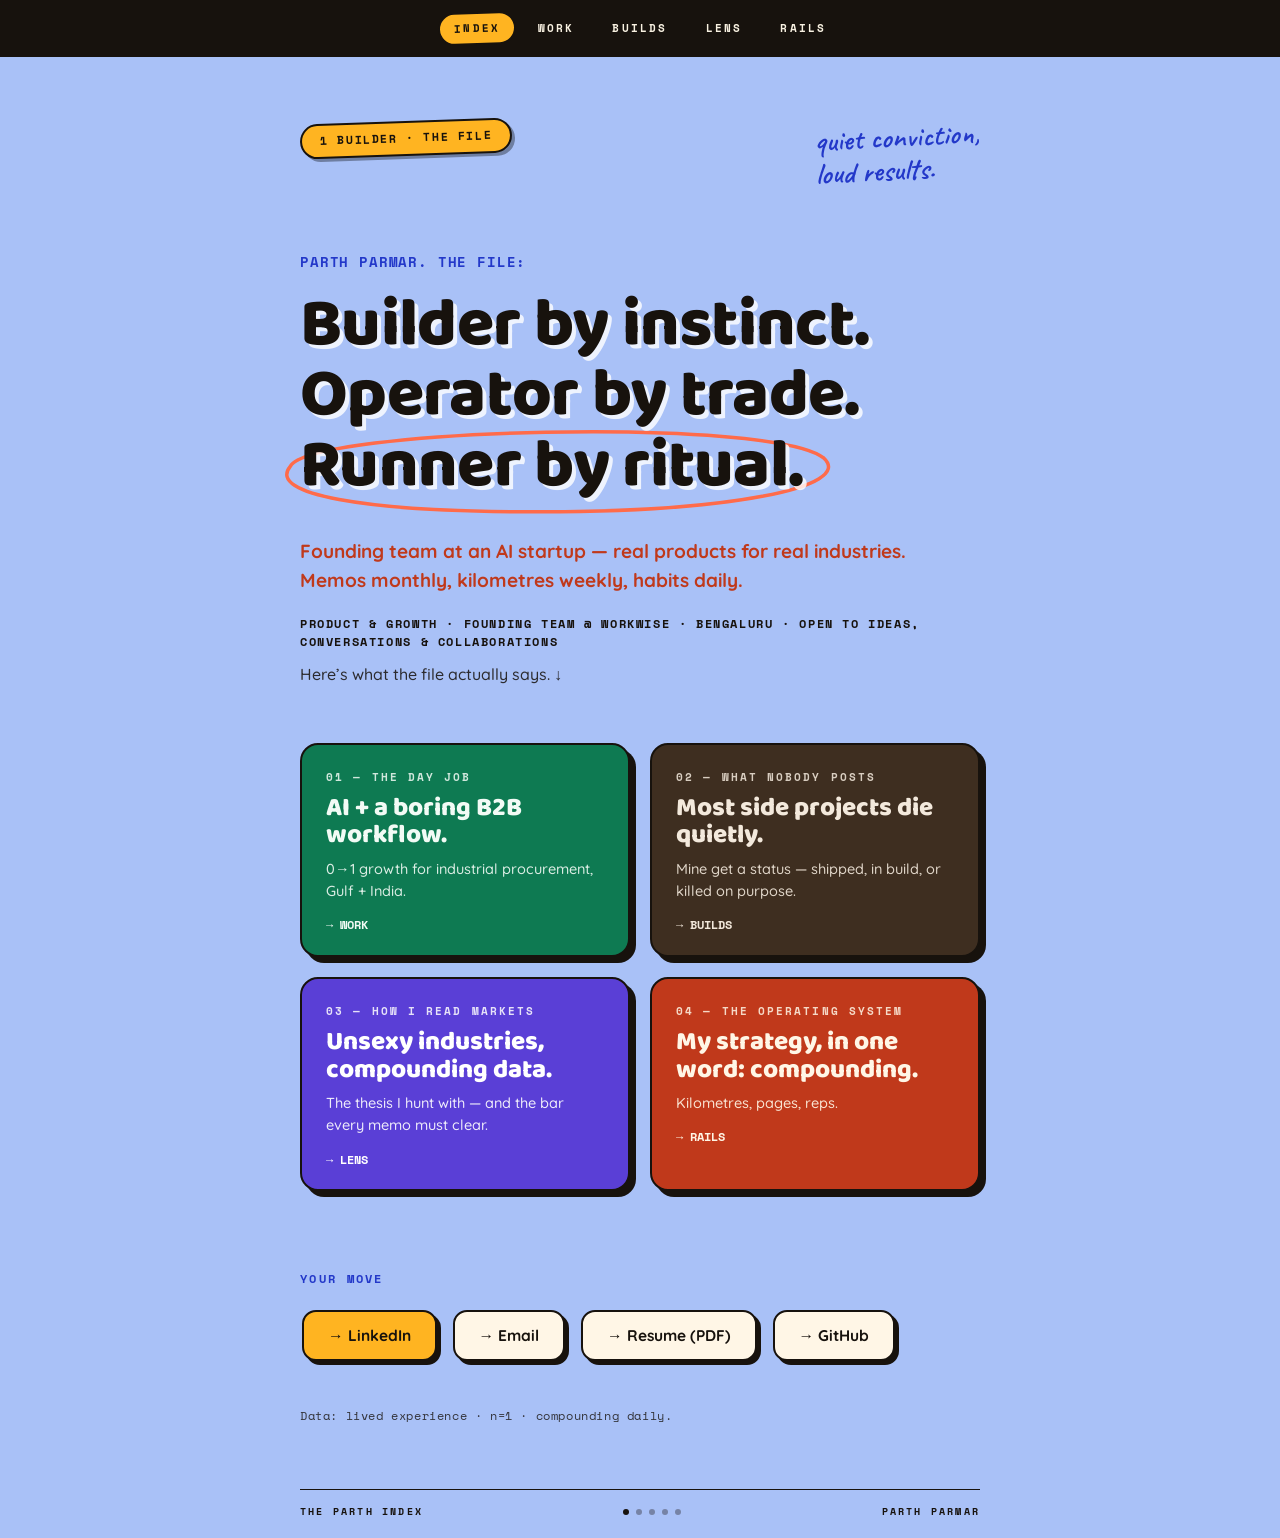
==== commit 9ad5ceba: "Fix hero circle: stroke behind text (z-index), thinner non-scaling 3.5px line, proper clearance arou" ====
--- a/index.html
+++ b/index.html
@@ -33,7 +33,7 @@
     </div>
 
     <p class="kicker rv in">PARTH PARMAR. THE FILE:</p>
-    <h1 class="rv in">Builder by instinct.<br>Operator by trade.<br><span class="circled">Runner by ritual.<svg viewBox="0 0 300 90" preserveAspectRatio="none" aria-hidden="true"><path d="M20,45 C30,12 260,2 285,38 C300,62 240,86 130,84 C60,83 8,70 20,45" fill="none" stroke="#FF6B4A" stroke-width="5" stroke-linecap="round"/></svg></span></h1>
+    <h1 class="rv in">Builder by instinct.<br>Operator by trade.<br><span class="circled">Runner by ritual.<svg viewBox="0 0 300 90" preserveAspectRatio="none" aria-hidden="true"><path d="M20,45 C30,12 260,2 285,38 C300,62 240,86 130,84 C60,83 8,70 20,45" fill="none" stroke="#FF6B4A" stroke-width="3.5" vector-effect="non-scaling-stroke" stroke-linecap="round"/></svg></span></h1>
 
     <p class="rv in standfirst" style="margin-top:34px;">Founding team at an AI startup — real products for real industries. Memos monthly, kilometres weekly, habits daily.</p>
     <p class="rv in idstrip">Product &amp; growth &middot; founding team @ Workwise &middot; Bengaluru &middot; open to ideas, conversations &amp; collaborations</p>
--- a/assets/style.css
+++ b/assets/style.css
@@ -135,7 +135,7 @@
 .pills{ display:flex; flex-wrap:wrap; gap:14px 12px; padding:2px; }
 
 .circled{ position:relative; display:inline-block; }
-.circled svg{ position:absolute; inset:-16% -7% -20% -8%; width:115%; height:140%; overflow:visible; pointer-events:none; }
+.circled svg{ position:absolute; top:-26%; left:-10%; width:120%; height:148%; overflow:visible; pointer-events:none; z-index:-1; }
 
 /* pill-chain (the loop) */
 .chain{ display:flex; flex-wrap:wrap; gap:10px; align-items:center; padding:2px; }
@@ -193,6 +193,12 @@
 .xp-nums{ display:flex; flex-wrap:wrap; gap:10px; padding:2px; margin-top:4px; }
 .xp-nums .pill{ font-family:'Space Mono',monospace; font-size:12px; font-weight:700; padding:5px 12px 6px; box-shadow:3px 3px 0 var(--ink); }
 .xp-honest{ font-weight:700; color:var(--dred); }
+.p-builds .xp-dates, .p-builds .xp-more summary{ color:var(--damber); }
+.p-builds .xp-more summary:focus-visible{ outline-color:var(--damber); }
+.p-lens .xp-dates, .p-lens .xp-more summary{ color:var(--dviolet); }
+.p-lens .xp-more summary:focus-visible{ outline-color:var(--dviolet); }
+.row .xp-more{ margin-top:10px; }
+.row .xp-body{ font-size:15px; }
 
 /* ---------- ladder timeline ---------- */
 .ladder{ list-style:none; margin:24px 0 0; padding:0 0 0 4px; }
